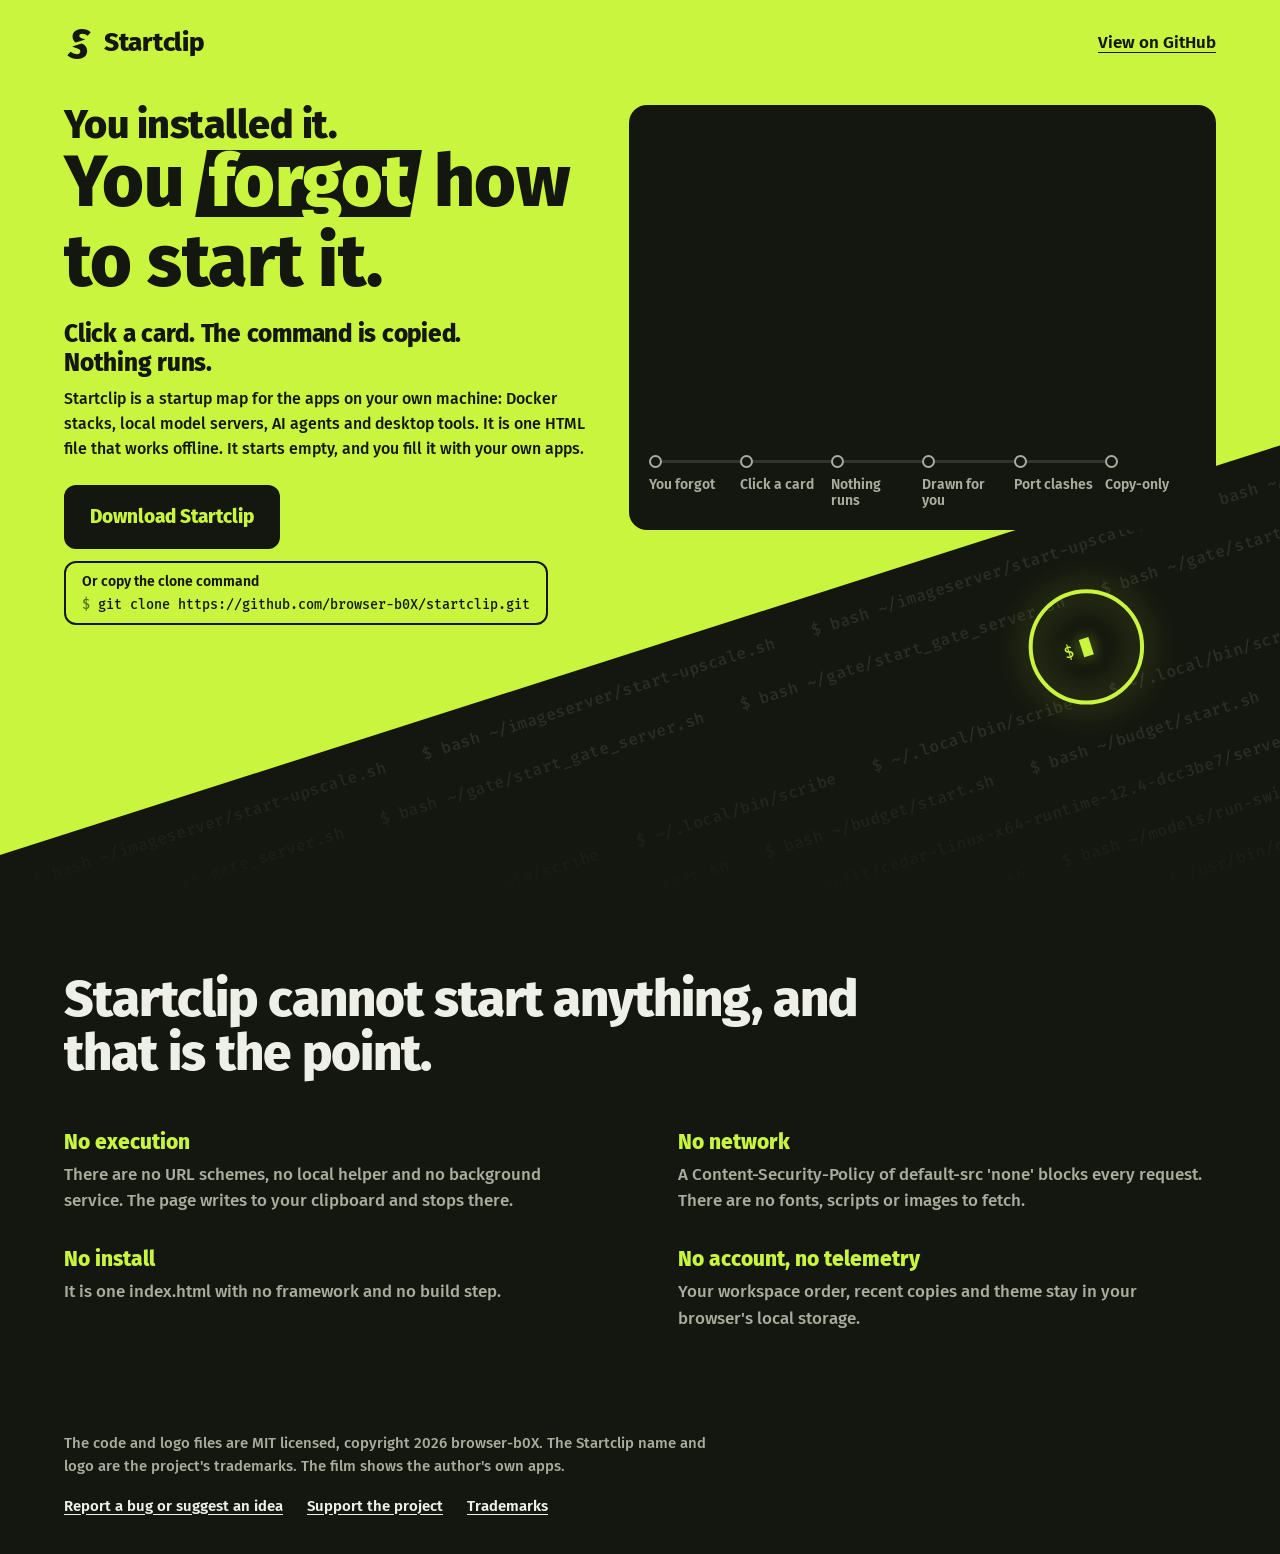
==== docs/index.html @ 0d4db676 "Site: the Startclip page for GitHub Pages, in docs/ The hook, the v4 film with its chapters, and the" ====
<!doctype html>
<html lang="en">
<head>
<meta charset="utf-8">
<meta name="viewport" content="width=device-width, initial-scale=1">
<meta http-equiv="Content-Security-Policy" content="default-src 'none'; img-src 'self'; media-src 'self'; style-src 'self'; font-src 'self'; script-src 'self'; base-uri 'none'; form-action 'none'">
<title>Startclip: your local startup map</title>
<script src="head.js"></script>
<meta name="description" content="Click a card. The command is copied. Nothing runs. Startclip is one offline HTML file that maps the apps on your own machine.">
<meta name="theme-color" content="#c9f53f">
<meta property="og:type" content="website">
<meta property="og:title" content="Startclip: your local startup map">
<meta property="og:description" content="Click a card. The command is copied. Nothing runs.">
<meta property="og:url" content="https://browser-b0x.github.io/startclip/">
<meta property="og:image" content="https://browser-b0x.github.io/startclip/social-preview.png">
<meta name="twitter:card" content="summary_large_image">
<link rel="icon" href="favicon.svg" type="image/svg+xml">
<link rel="preload" href="fonts/FiraSans-ExtraBold.woff2" as="font" type="font/woff2" crossorigin>
<link rel="stylesheet" href="site.css">
</head>
<body>
<main>
  <section class="hero" aria-labelledby="hook">
    <div class="wall" aria-hidden="true"></div>
    <div class="lime" aria-hidden="true"></div>

    <header class="bar">
      <a class="brand" href="./" aria-label="Startclip home">
        <svg class="brand__mark" viewBox="14 10 72 80" aria-hidden="true"><path d="M78.11 21.99L70.97 30.42Q64.78 25.52 57.99 25.52Q54.46 25.52 52.61 26.85Q50.76 28.19 50.76 30.59Q50.76 32.31 51.71 33.43Q52.66 34.55 54.89 35.58Q57.13 36.61 61.94 38.16Q63.43 38.63 64.79 39.15L42.45 46.3Q40.09 44.81 38.55 43.15Q34.42 38.68 34.42 31.88Q34.42 26.55 37.3 22.51Q40.19 18.47 45.3 16.28Q50.42 14.08 56.78 14.08Q63.58 14.08 68.78 16.06Q73.98 18.04 78.11 21.99ZM56.46 48.81Q62.27 51.26 65.4 54.52Q69.66 58.94 69.66 66.77Q69.66 72.45 66.74 76.79Q63.81 81.13 58.27 83.54Q52.72 85.95 45.24 85.95Q30.96 85.95 21.93 77.26L29.76 68.58Q36.89 74.42 44.63 74.42Q48.68 74.42 50.91 72.66Q53.15 70.9 53.15 67.97Q53.15 65.91 52.29 64.58Q51.43 63.24 49.23 62.17Q47.04 61.09 42.83 59.8Q37.46 58.12 33.77 56.07Z"/></svg>
        <span>Startclip</span>
      </a>
      <a class="bar__link" href="https://github.com/browser-b0X/startclip">View on GitHub</a>
    </header>

    <div class="stage">
      <div class="pitch">
        <h1 class="hook" id="hook">
          <span class="hook__small">You installed it.</span>
          <span class="hook__big">You <mark>forgot</mark> how</span>
          <span class="hook__big">to start it.</span>
        </h1>
        <p class="lead">Click a card. The command is copied.<br>Nothing runs.</p>
        <p class="about">Startclip is a startup map for the apps on your own machine: Docker stacks, local model servers, AI agents and desktop tools. It is one HTML file that works offline. It starts empty, and you fill it with your own apps.</p>
        <div class="get">
          <a class="button" href="https://github.com/browser-b0X/startclip/archive/refs/heads/main.zip">Download Startclip</a>
          <button class="node" type="button" id="clone" data-copy="git clone https://github.com/browser-b0X/startclip.git">
            <span class="node__label">Or copy the clone command</span>
            <code class="node__cmd"><span class="node__prompt">$</span> git clone https://github.com/browser-b0X/startclip.git</code>
          </button>
        </div>
      </div>

      <div class="reel">
        <div class="film idle" id="film">
          <video id="video" playsinline muted poster="media/poster-16x9.jpg" aria-label="The Startclip film, with a lo-fi score" aria-describedby="film-text"></video>
          <div class="controls">
            <button type="button" id="toggle">Play film</button>
            <button type="button" id="sound">Turn on sound</button>
          </div>
          <p class="film__fail" id="fail" hidden>The film did not load. <a href="media/film-16x9.mp4">Open it on its own</a>.</p>
          <noscript><p class="film__fail"><a href="media/film-16x9.mp4">Open the film</a></p></noscript>
        </div>
        <ol class="chain" id="chain" aria-label="Jump to a part of the film"></ol>
        <p class="sr-only" id="film-text">The film opens on a wall of start commands and the line: you installed it, you forgot how to start it. A terminal fails because the Docker engine is not running. A click on a Startclip card copies the command with its prerequisite, and nothing runs. The map draws the startup chain, the inspector lists its steps, and four model servers are flagged for sharing a port.</p>
      </div>
    </div>
  </section>

  <section class="promise" aria-labelledby="promise">
    <h2 id="promise">Startclip cannot start anything, and that is the point.</h2>
    <dl class="facts">
      <div><dt>No execution</dt><dd>There are no URL schemes, no local helper and no background service. The page writes to your clipboard and stops there.</dd></div>
      <div><dt>No network</dt><dd>A Content-Security-Policy of default-src 'none' blocks every request. There are no fonts, scripts or images to fetch.</dd></div>
      <div><dt>No install</dt><dd>It is one index.html with no framework and no build step.</dd></div>
      <div><dt>No account, no telemetry</dt><dd>Your workspace order, recent copies and theme stay in your browser's local storage.</dd></div>
    </dl>
  </section>
</main>

<footer class="foot">
  <p>The code and logo files are MIT licensed, copyright 2026 browser-b0X. The Startclip name and logo are the project's trademarks. The film shows the author's own apps.</p>
  <nav aria-label="Project links">
    <a href="https://github.com/browser-b0X/startclip/issues/new/choose">Report a bug or suggest an idea</a>
    <a href="https://bio.site/browserb0x">Support the project</a>
    <a href="https://github.com/browser-b0X/startclip/blob/main/TRADEMARKS.md">Trademarks</a>
  </nav>
</footer>

<div class="toast" id="toast" role="status" aria-live="polite"></div>
<script src="site.js"></script>
</body>
</html>
---- docs/site.css ----
/* Startclip site. The page is the logo: the mark's own diagonal cut (slope 0.32) slices the hero into a lime
   half and an ink half. Lime and ink are the logo's; the rest come from the app's dark theme. */
@font-face { font-family: "Fira Sans"; font-weight: 500; font-display: swap; src: url(fonts/FiraSans-Medium.woff2) format("woff2"); }
@font-face { font-family: "Fira Sans"; font-weight: 600; font-display: swap; src: url(fonts/FiraSans-SemiBold.woff2) format("woff2"); }
@font-face { font-family: "Fira Sans"; font-weight: 800; font-display: swap; src: url(fonts/FiraSans-ExtraBold.woff2) format("woff2"); }
@font-face { font-family: "Fira Mono"; font-weight: 500; font-display: swap; src: url(fonts/FiraMono-Medium.woff2) format("woff2"); }

:root {
  --lime: #c9f53f;
  --ink: #14170f;
  --bone: #eef0e7;
  --moss: #aaad9e;
  --line: #31342a;
  --gutter: clamp(20px, 5vw, 88px);
  color-scheme: dark;
}

*, *::before, *::after { box-sizing: border-box; }
[hidden] { display: none !important; }
.sr-only { position: absolute; width: 1px; height: 1px; margin: -1px; padding: 0; overflow: hidden; clip-path: inset(50%); white-space: nowrap; border: 0; }
html { background: var(--ink); -webkit-text-size-adjust: 100%; }
body { margin: 0; background: var(--ink); color: var(--bone); font: 500 17px/1.55 "Fira Sans", system-ui, sans-serif; }
h1, h2, p, dl, dd, ol { margin: 0; padding: 0; }
ol { list-style: none; }
a { color: inherit; }
button { font: inherit; color: inherit; background: none; border: 0; padding: 0; cursor: pointer; }
code { font-family: "Fira Mono", ui-monospace, "Liberation Mono", monospace; }
:focus-visible { outline: 3px solid currentColor; outline-offset: 3px; border-radius: 4px; }

/* ---------- the load sequence: head.js sets .seq before the first paint, site.js sets .run when it starts ---------- */
.seq:not(.run) .lime,
.seq:not(.run) .hook,
.seq:not(.run) .bar,
.seq:not(.run) .stage,
.seq:not(.run) .wall { visibility: hidden; }
.seq .film { clip-path: circle(0 at 50% 100%); }
.seq .w { overflow: clip; }
.iris { position: absolute; inset: 0; z-index: 3; width: 100%; height: 100%; pointer-events: none; overflow: visible; }
.iris circle { fill: none; stroke: var(--lime); stroke-width: 4; filter: drop-shadow(0 0 16px rgba(201, 245, 63, .7)); }

/* ---------- the slice ---------- */
.hero {
  --left: clamp(780px, 95svh, 1040px);       /* the cut's height at the left edge; site.js fits it to the content */
  --right: calc(var(--left) - 32vw);         /* and at the right edge: the mark's slope, 0.32 */
  position: relative;
  isolation: isolate;
  overflow: clip;
  min-height: 100svh;
  padding-bottom: clamp(40px, 6svh, 72px);
}
.lime {
  position: absolute;
  inset: 0;
  z-index: 1;
  background: var(--lime);
  clip-path: polygon(0 0, 100% 0, 100% var(--right), 0 var(--left));
}

/* the twelve commands run parallel to the cut, in the ink half */
.wall { position: absolute; inset: 0; z-index: 0; overflow: hidden; mask-image: linear-gradient(#000 calc(100% - 150px), transparent); }
.wall__rows {
  position: absolute;
  left: -30vw;
  top: calc(var(--left) - 140px);
  width: 170vw;
  transform-origin: 30vw 140px;
  transform: rotate(-17.74deg);
  font: 500 clamp(15px, 1.25vw, 20px)/1 "Fira Mono", ui-monospace, monospace;
}
.row { height: 3.1em; display: flex; align-items: center; white-space: nowrap; color: var(--moss); opacity: .16; }
.row span { margin-right: 2.4em; }
.row--prompt { color: var(--lime); opacity: 1; text-shadow: 0 0 18px rgba(201, 245, 63, .45); padding-left: 114vw; }   /* the empty prompt the film ends its hook on */
.row--prompt i { display: inline-block; width: .62em; height: 1.1em; margin-left: .5em; vertical-align: -.2em; background: var(--lime); box-shadow: 0 0 16px rgba(201, 245, 63, .55); }

/* ---------- bar ---------- */
.bar {
  position: relative;
  z-index: 2;
  display: flex;
  align-items: center;
  justify-content: space-between;
  gap: 16px;
  padding: clamp(16px, 2.6svh, 26px) var(--gutter) 0;
  max-width: 1720px;
  margin-inline: auto;
  color: var(--ink);
}
.brand { display: inline-flex; align-items: center; gap: 10px; font-weight: 800; font-size: 26px; letter-spacing: -.01em; text-decoration: none; }
.brand__mark { width: 30px; height: 34px; fill: currentColor; }
.bar__link { font-weight: 600; text-underline-offset: 4px; }

/* ---------- stage ---------- */
.stage {
  position: relative;
  z-index: 2;
  display: grid;
  grid-template-columns: minmax(0, 47fr) minmax(0, 53fr);
  gap: clamp(28px, 3.4vw, 64px);
  align-items: start;
  padding: clamp(20px, 4.6svh, 48px) var(--gutter) 0;
  max-width: 1720px;
  margin-inline: auto;
}

.pitch { color: var(--ink); }
.hook { display: block; font-weight: 800; letter-spacing: -.02em; line-height: 1.02; }
.hook__small { display: block; font-size: clamp(26px, 3.1vw, 50px); }
.hook__big { display: block; font-size: clamp(46px, 5.6vw, 98px); margin-bottom: .1em; white-space: nowrap; }
.hook mark {   /* the film's highlighter: the block leans, the word stands */
  position: relative;
  display: inline-block;
  isolation: isolate;
  background: none;
  color: var(--lime);
  padding: 0 .1em;
  margin-inline: .02em;
}
.hook mark::before { content: ""; position: absolute; inset: .06em 0 .02em; z-index: -1; background: var(--ink); transform: skewX(-10deg); transform-origin: 0 50%; }
.w { display: inline-block; padding: .16em .05em; margin: -.16em -.05em; }   /* room for descenders when the mask is on */
.w > span { display: inline-block; }
.lead { margin-top: clamp(14px, 2.2svh, 24px); font-weight: 800; font-size: clamp(21px, 1.9vw, 30px); line-height: 1.2; letter-spacing: -.01em; }
.about { margin-top: 10px; max-width: 34em; font-size: clamp(16px, 1.2vw, 19px); }

.get { display: flex; flex-wrap: wrap; gap: 12px; margin-top: clamp(16px, 2.6svh, 28px); align-items: stretch; }
.button {
  display: inline-flex;
  align-items: center;
  padding: 0 26px;
  min-height: 64px;
  border-radius: 12px;
  background: var(--ink);
  color: var(--lime);
  font-weight: 800;
  font-size: 19px;
  text-decoration: none;
}
.node {
  display: flex;
  flex-direction: column;
  justify-content: center;
  gap: 2px;
  min-height: 64px;
  max-width: 100%;
  padding: 8px 16px;
  border: 2px solid var(--ink);
  border-radius: 12px;
  color: var(--ink);
  text-align: left;
}
.node__label { font-weight: 600; font-size: 14px; }
.node__cmd { font-size: 13.5px; white-space: nowrap; overflow: hidden; text-overflow: ellipsis; max-width: 100%; }
.node__prompt { opacity: .6; }

/* ---------- the film and its chain, on one ink slab that the ink half rises into ---------- */
.reel { min-width: 0; border-radius: 18px; background: var(--ink); padding: 8px 8px 20px; }
.film {
  position: relative;
  aspect-ratio: 16 / 9;
  border-radius: 12px;
  overflow: hidden;
  background: var(--ink);
}
.film video { display: block; width: 100%; height: 100%; object-fit: cover; cursor: pointer; }
.controls { position: absolute; right: 12px; bottom: 12px; display: flex; gap: 8px; }
.controls button {
  min-height: 42px;
  padding: 0 14px;
  border-radius: 9px;
  background: rgba(20, 23, 15, .88);
  color: var(--bone);
  font-size: 15px;
  font-weight: 600;
}
.controls button:hover { background: var(--ink); }
.idle .controls #toggle { background: var(--lime); color: var(--ink); }
.film.failed .controls { display: none; }
.film__fail { position: absolute; left: 16px; right: 16px; bottom: 16px; padding: 10px 14px; border-radius: 9px; background: var(--ink); color: var(--bone); }

.chain {
  position: relative;
  display: grid;
  grid-template-columns: repeat(6, minmax(0, 1fr));
  margin: 20px 12px 0;
}
.chain button {
  position: relative;
  display: block;
  width: 100%;
  padding: 22px 10px 0 0;
  color: var(--moss);
  font-size: 14px;
  font-weight: 600;
  line-height: 1.2;
  text-align: left;
}
.chain button:hover, .chain button[aria-current] { color: var(--bone); }
.chain li { --fill: 0; }
.chain button::before {   /* the socket, as on a card in the app */
  content: "";
  position: absolute;
  top: 0;
  left: 0;
  width: 13px;
  height: 13px;
  border-radius: 50%;
  background: var(--ink);
  border: 2.5px solid var(--moss);
}
.chain li:not(:last-child) button::after {   /* the link to the next card */
  content: "";
  position: absolute;
  top: 5px;
  left: 13px;
  right: 0;
  height: 3px;
  background: linear-gradient(90deg, var(--lime) calc(var(--fill) * 100%), var(--line) 0);
}
.chain li.on button::before { background: var(--lime); border-color: var(--lime); }

/* ---------- below the hero ---------- */
.promise { padding: clamp(40px, 8svh, 96px) var(--gutter); max-width: 1720px; margin-inline: auto; }
.promise h2 { max-width: 16em; font-weight: 800; font-size: clamp(32px, 4vw, 60px); line-height: 1.06; letter-spacing: -.02em; }
.facts { display: grid; grid-template-columns: repeat(2, minmax(0, 1fr)); gap: 28px clamp(32px, 6vw, 96px); margin-top: clamp(28px, 5svh, 52px); }
.facts dt { font-weight: 800; font-size: 21px; color: var(--lime); }
.facts dd { margin-top: 4px; max-width: 36em; color: var(--moss); }

.foot { display: flex; flex-wrap: wrap; justify-content: space-between; gap: 16px 48px; max-width: 1720px; margin-inline: auto; padding: 28px var(--gutter) 36px; color: var(--moss); font-size: 15px; }
.foot p { max-width: 44em; }
.foot nav { display: flex; flex-wrap: wrap; gap: 8px 24px; font-weight: 600; }
.foot a { color: var(--bone); text-underline-offset: 3px; }

.toast {
  position: fixed;
  left: 50%;
  bottom: 28px;
  z-index: 10;
  transform: translate(-50%, 14px);
  max-width: calc(100vw - 32px);
  padding: 12px 18px;
  border-radius: 10px;
  background: var(--bone);
  color: var(--ink);
  font-weight: 600;
  opacity: 0;
  pointer-events: none;
  transition: opacity .16s, transform .16s;
}
.toast.show { opacity: 1; transform: translate(-50%, 0); }

/* ---------- narrow: type first, then the film, the cut still running across ---------- */
@media (max-width: 1040px) {
  .hero { min-height: 0; }
  .stage { grid-template-columns: minmax(0, 1fr); }
  .hook__small { font-size: clamp(26px, 6vw, 46px); }
  .hook__big { font-size: clamp(36px, 12.2vw, 112px); }
  .facts { grid-template-columns: minmax(0, 1fr); }
  .node__cmd { white-space: normal; overflow-wrap: anywhere; }
}

/* phones get the 20 s cut, upright */
@media (max-width: 700px) {
  .film { aspect-ratio: 9 / 16; }
  .reel { width: 100%; max-width: 420px; margin-inline: auto; }
  .chain { grid-template-columns: repeat(3, minmax(0, 1fr)); gap: 16px 0; }
  .chain li:nth-child(3n) button::after { display: none; }
}

@media (prefers-reduced-motion: reduce) {
  .toast { transition: none; }
}
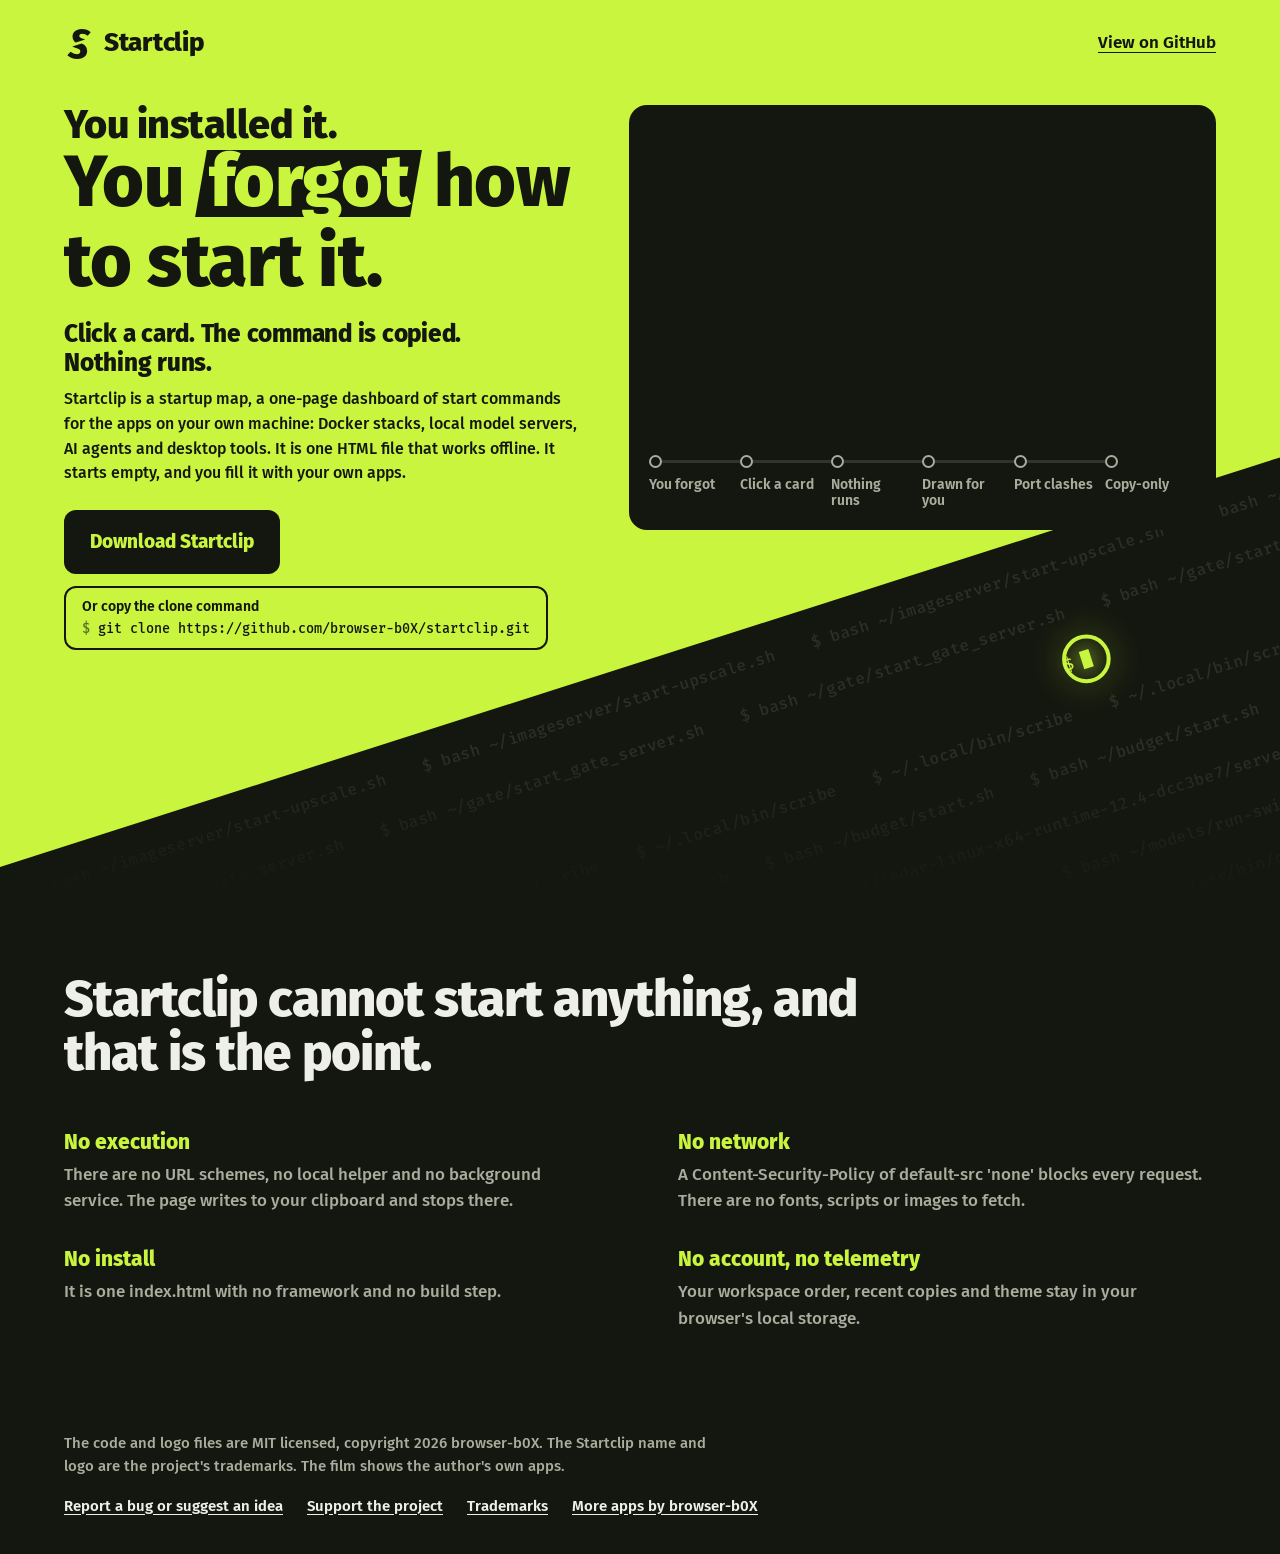
==== commit e4a3ce4f: "Site: search-phrase title, canonical link, dashboard wording and a link to the other apps The tab ti" ====
--- a/docs/index.html
+++ b/docs/index.html
@@ -4,12 +4,13 @@
 <meta charset="utf-8">
 <meta name="viewport" content="width=device-width, initial-scale=1">
 <meta http-equiv="Content-Security-Policy" content="default-src 'none'; img-src 'self'; media-src 'self'; style-src 'self'; font-src 'self'; script-src 'self'; base-uri 'none'; form-action 'none'">
-<title>Startclip: your local startup map</title>
+<title>Startclip: offline start-command dashboard for local apps</title>
+<link rel="canonical" href="https://browser-b0x.github.io/startclip/">
 <script src="head.js"></script>
-<meta name="description" content="Click a card. The command is copied. Nothing runs. Startclip is one offline HTML file that maps the apps on your own machine.">
+<meta name="description" content="Startclip is one offline HTML file that maps the apps on your own machine: Docker stacks, local model servers and AI agents. Click a card, the start command is copied, and nothing runs.">
 <meta name="theme-color" content="#c9f53f">
 <meta property="og:type" content="website">
-<meta property="og:title" content="Startclip: your local startup map">
+<meta property="og:title" content="Startclip: offline start-command dashboard for local apps">
 <meta property="og:description" content="Click a card. The command is copied. Nothing runs.">
 <meta property="og:url" content="https://browser-b0x.github.io/startclip/">
 <meta property="og:image" content="https://browser-b0x.github.io/startclip/social-preview.png">
@@ -40,7 +41,7 @@
           <span class="hook__big">to start it.</span>
         </h1>
         <p class="lead">Click a card. The command is copied.<br>Nothing runs.</p>
-        <p class="about">Startclip is a startup map for the apps on your own machine: Docker stacks, local model servers, AI agents and desktop tools. It is one HTML file that works offline. It starts empty, and you fill it with your own apps.</p>
+        <p class="about">Startclip is a startup map, a one-page dashboard of start commands for the apps on your own machine: Docker stacks, local model servers, AI agents and desktop tools. It is one HTML file that works offline. It starts empty, and you fill it with your own apps.</p>
         <div class="get">
           <a class="button" href="https://github.com/browser-b0X/startclip/archive/refs/heads/main.zip">Download Startclip</a>
           <button class="node" type="button" id="clone" data-copy="git clone https://github.com/browser-b0X/startclip.git">
@@ -83,6 +84,7 @@
     <a href="https://github.com/browser-b0X/startclip/issues/new/choose">Report a bug or suggest an idea</a>
     <a href="https://bio.site/browserb0x">Support the project</a>
     <a href="https://github.com/browser-b0X/startclip/blob/main/TRADEMARKS.md">Trademarks</a>
+    <a href="https://browser-b0x.github.io/">More apps by browser-b0X</a>
   </nav>
 </footer>
 
